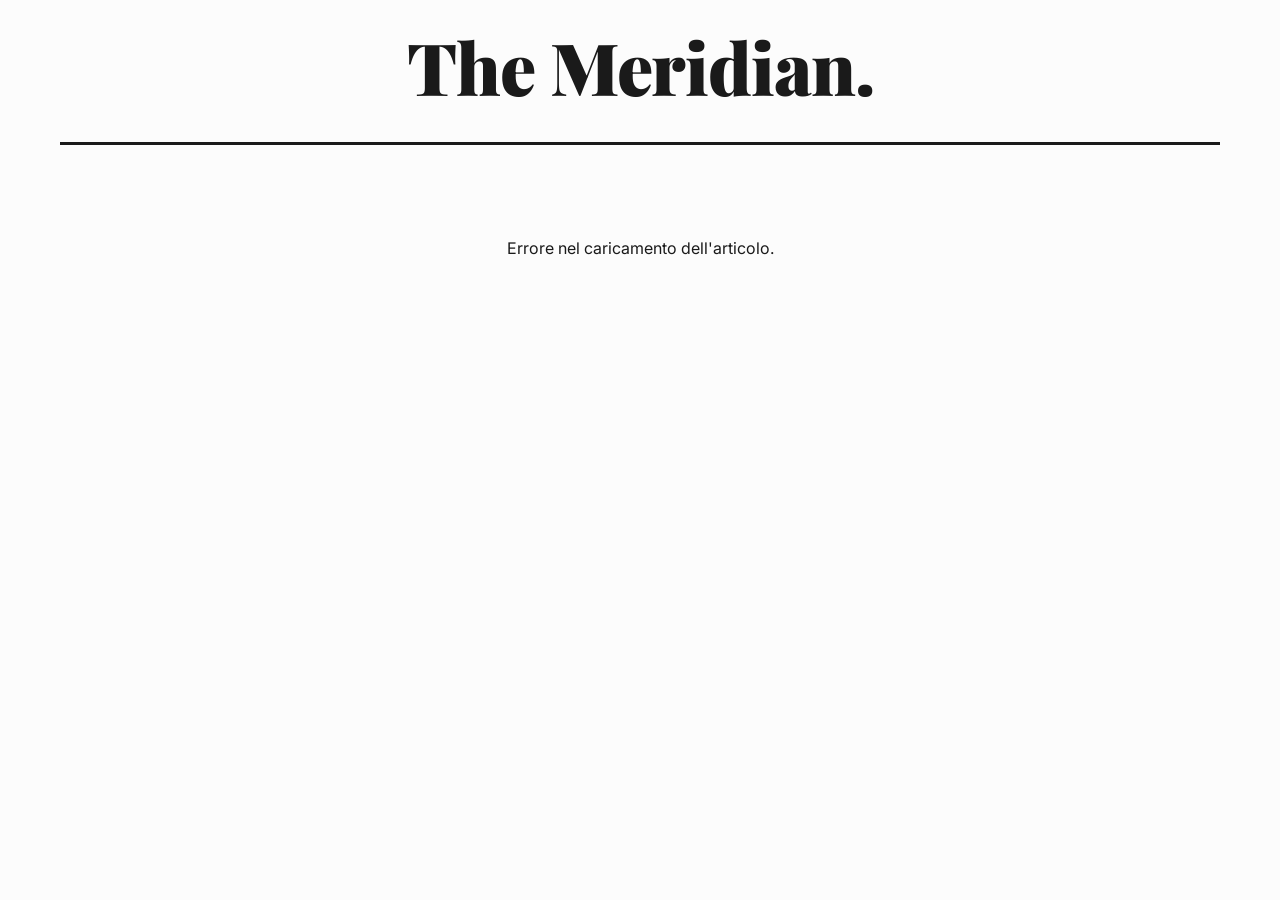
==== articles/genoa-riviera/index.html @ 3e6f619e "Create index.html" ====
<!DOCTYPE html>
<html lang="en">
<head>
    <meta charset="UTF-8">
    <meta name="viewport" content="width=device-width, initial-scale=1.0">
    <title>The Meridian | Article</title>
    <link rel="preconnect" href="https://fonts.googleapis.com">
    <link rel="preconnect" href="https://fonts.gstatic.com" crossorigin>
    <link href="https://fonts.googleapis.com/css2?family=Lora:ital,wght@0,400;0,600;1,400&family=Playfair+Display:ital,wght@0,400;0,700;0,900;1,400;1,700&family=Inter:wght@300;400;600&display=swap" rel="stylesheet">
    <!-- Punta al CSS nella cartella padre -->
    <link rel="stylesheet" href="../../styles.css"> 
</head>
<body>
    <div class="container">
        <header class="site-header">
            <div class="logo"><a href="../../index.html">The Meridian.</a></div>
        </header>

        <!-- Loader visivo mentre carica -->
        <div id="loader" style="text-align: center; padding: 50px; font-family: var(--font-sans);">Loading article...</div>

        <main id="article-content" style="display: none;">
            <header class="article-header">
                <span class="category" id="art-category"></span>
                <h1 class="headline" id="art-title"></h1>
                <p class="dek" id="art-dek"></p>
                <div class="byline">By <strong id="art-author"></strong> &middot; <span id="art-date"></span></div>
            </header>

            <figure class="hero">
                <img id="art-image" src="" alt="">
                <figcaption id="art-caption"></figcaption>
            </figure>

            <article class="article-body" id="art-body"></article>
        </main>
    </div>

    <script>
        // Funzione per trasformare un semplice testo simil-markdown in HTML
        function parseArticle(text) {
            // Dividi metadati dal corpo (separati da "---")
            const parts = text.split('\n---\n');
            const metaRaw = parts[0];
            const bodyRaw = parts[1];

            // 1. Estrai i Metadati
            const metaData = {};
            metaRaw.split('\n').forEach(line => {
                const sepIndex = line.indexOf(':');
                if (sepIndex > -1) {
                    const key = line.substring(0, sepIndex).trim();
                    const value = line.substring(sepIndex + 1).trim();
                    metaData[key] = value;
                }
            });

            // Popola l'intestazione
            document.title = metaData.TITLE + " | The Meridian";
            document.getElementById('art-category').innerHTML = metaData.CATEGORY;
            document.getElementById('art-title').innerText = metaData.TITLE;
            document.getElementById('art-dek').innerText = metaData.DEK;
            document.getElementById('art-author').innerText = metaData.AUTHOR;
            document.getElementById('art-date').innerText = metaData.DATE;
            document.getElementById('art-image').src = metaData.IMAGE;
            document.getElementById('art-caption').innerText = metaData.CAPTION;

            // 2. Estrai e formatta il corpo del testo
            const paragraphs = bodyRaw.trim().split('\n\n'); // Dividi in paragrafi
            let htmlBody = '';

            paragraphs.forEach(p => {
                let text = p.trim();
                // Regex per Grassetto (**testo**) e Corsivo (*testo*)
                text = text.replace(/\*\*(.*?)\*\*/g, '<strong>$1</strong>');
                text = text.replace(/\*(.*?)\*/g, '<em>$1</em>');
                
                // Crea Header se inizia per ##
                if (text.startsWith('## ')) {
                    htmlBody += `<h2>${text.replace('## ', '')}</h2>`;
                } else {
                    htmlBody += `<p>${text}</p>`;
                }
            });

            document.getElementById('art-body').innerHTML = htmlBody;

            // Mostra l'articolo
            document.getElementById('loader').style.display = 'none';
            document.getElementById('article-content').style.display = 'block';
        }

        // Carica il file txt
        fetch('article.txt')
            .then(response => {
                if(!response.ok) throw new Error("Articolo non trovato");
                return response.text();
            })
            .then(data => parseArticle(data))
            .catch(error => {
                document.getElementById('loader').innerText = "Errore nel caricamento dell'articolo.";
                console.error(error);
            });
    </script>
</body>
</html>
---- styles.css ----
/* styles.css */
:root {
    --bg-color: #fcfcfc;
    --text-main: #1a1a1a;
    --text-muted: #555555;
    --accent: #8b0000;
    --border-color: #dddddd;
    --font-branding: 'Playfair Display', serif;
    --font-headline: 'Playfair Display', serif;
    --font-body: 'Lora', serif;
    --font-sans: 'Inter', sans-serif;
}

* { box-sizing: border-box; margin: 0; padding: 0; }
body { background-color: var(--bg-color); color: var(--text-main); font-family: var(--font-body); line-height: 1.7; -webkit-font-smoothing: antialiased; }
a { color: inherit; text-decoration: none; transition: color 0.2s ease; }
.container { max-width: 1200px; margin: 0 auto; padding: 0 20px; }

/* Header & Footer */
.site-header { border-bottom: 3px solid var(--text-main); padding: 20px 0; margin-bottom: 40px; text-align: center; }
.header-top { display: flex; justify-content: space-between; font-family: var(--font-sans); font-size: 0.75rem; text-transform: uppercase; letter-spacing: 1px; color: var(--text-muted); margin-bottom: 20px; border-bottom: 1px solid var(--border-color); padding-bottom: 10px; }
.logo { font-family: var(--font-branding); font-size: 4.5rem; font-weight: 900; letter-spacing: -1px; line-height: 1; margin: 10px 0 20px; }
.logo a { text-decoration: none; color: inherit; }
.main-nav { display: flex; justify-content: center; gap: 30px; font-family: var(--font-sans); font-size: 0.85rem; font-weight: 600; text-transform: uppercase; letter-spacing: 0.5px; }
.main-nav a:hover { color: var(--accent); }
.site-footer { border-top: 4px solid var(--text-main); padding: 40px 0; margin-top: 80px; text-align: center; font-family: var(--font-sans); }
.footer-logo { font-family: var(--font-branding); font-size: 2rem; font-weight: 900; margin-bottom: 10px; }
.footer-copy { font-size: 0.8rem; color: var(--text-muted); }

/* Article Classes */
.article-header { max-width: 800px; margin: 0 auto 40px; text-align: center; }
.category { font-family: var(--font-sans); color: var(--accent); text-transform: uppercase; font-size: 0.8rem; font-weight: 600; letter-spacing: 1px; display: block; margin-bottom: 15px; }
.headline { font-family: var(--font-headline); font-size: 3.2rem; font-weight: 700; line-height: 1.1; margin-bottom: 20px; }
.dek { font-family: var(--font-sans); font-size: 1.25rem; font-weight: 300; color: var(--text-muted); line-height: 1.5; margin-bottom: 30px; }
.byline { font-family: var(--font-sans); font-size: 0.85rem; color: var(--text-muted); border-top: 1px solid var(--border-color); border-bottom: 1px solid var(--border-color); padding: 15px 0; display: inline-block; text-transform: uppercase; letter-spacing: 0.5px; }
.byline strong { color: var(--text-main); font-weight: 600; }
.hero { width: 100%; margin-bottom: 50px; }
.hero img { width: 100%; height: auto; display: block; object-fit: cover; max-height: 75vh; }
.hero figcaption { font-family: var(--font-sans); font-size: 0.8rem; color: var(--text-muted); margin-top: 10px; text-align: right; border-bottom: 1px solid var(--border-color); padding-bottom: 10px; }
.article-body { max-width: 680px; margin: 0 auto; font-size: 1.15rem; line-height: 1.8; color: #222; }
.article-body > p:first-of-type::first-letter { float: left; font-family: var(--font-headline); font-size: 5.5rem; line-height: 0.8; padding-top: 6px; padding-right: 10px; padding-left: 0; color: var(--text-main); font-weight: 900; }
.article-body p { margin-bottom: 25px; }
.article-body strong { font-weight: 600; color: #000; }
.article-body h2 { font-family: var(--font-headline); font-size: 2rem; font-weight: 700; margin: 50px 0 20px; line-height: 1.2; color: var(--text-main); }

/* Homepage Grid Classes */
.section-title { font-family: var(--font-sans); text-transform: uppercase; letter-spacing: 2px; text-align: center; margin-bottom: 40px; font-size: 0.9rem; color: var(--text-muted); }
.article-grid { display: grid; grid-template-columns: repeat(auto-fill, minmax(300px, 1fr)); gap: 40px; margin-bottom: 60px; }
.article-card { display: flex; flex-direction: column; cursor: pointer; }
.article-card img { width: 100%; height: 200px; object-fit: cover; margin-bottom: 15px; transition: opacity 0.3s; }
.article-card:hover img { opacity: 0.8; }
.article-card .card-cat { font-family: var(--font-sans); color: var(--accent); font-size: 0.7rem; text-transform: uppercase; font-weight: 600; margin-bottom: 8px; }
.article-card h3 { font-family: var(--font-headline); font-size: 1.4rem; margin-bottom: 10px; line-height: 1.2; }
.article-card p { font-size: 0.9rem; color: var(--text-muted); line-height: 1.5; font-family: var(--font-sans); }

@media (max-width: 768px) {
    .logo { font-size: 3.2rem; }
    .headline { font-size: 2.2rem; }
    .main-nav { flex-wrap: wrap; gap: 15px; }
    .article-body { font-size: 1.05rem; }
}
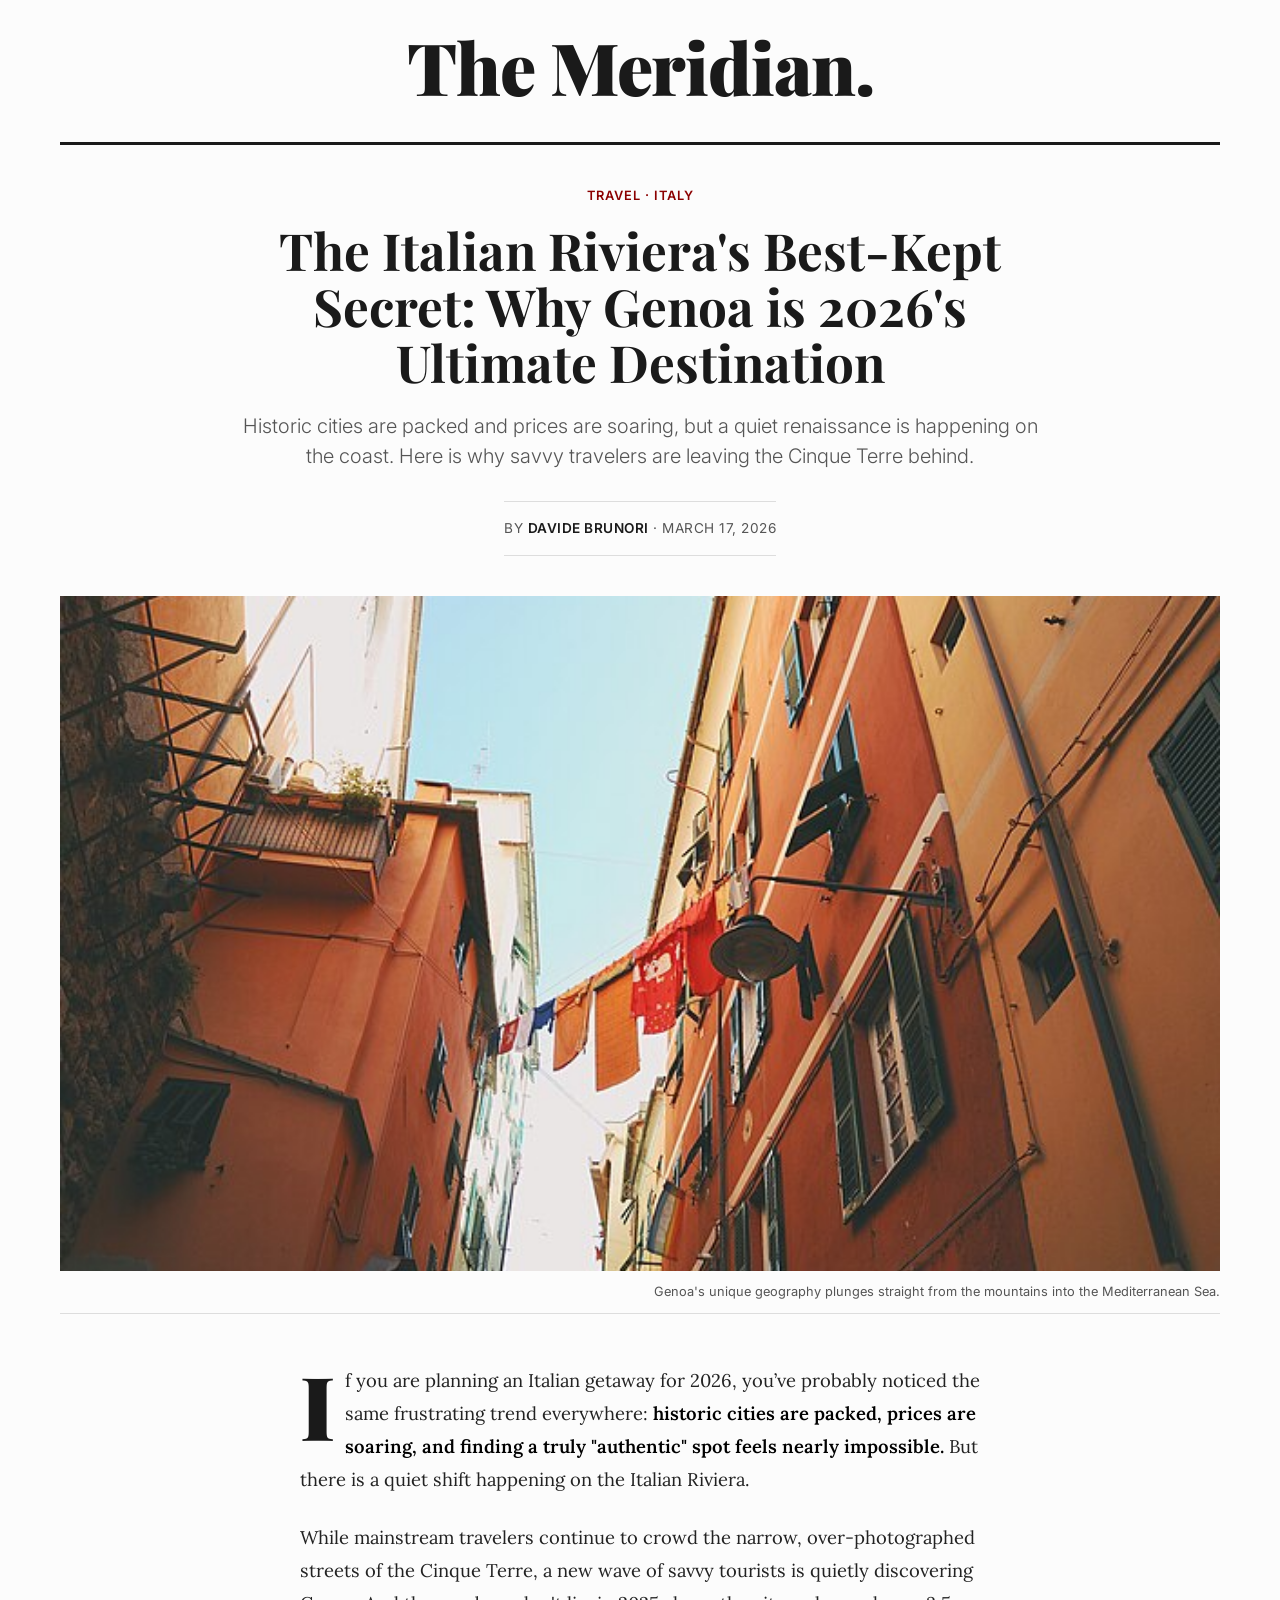
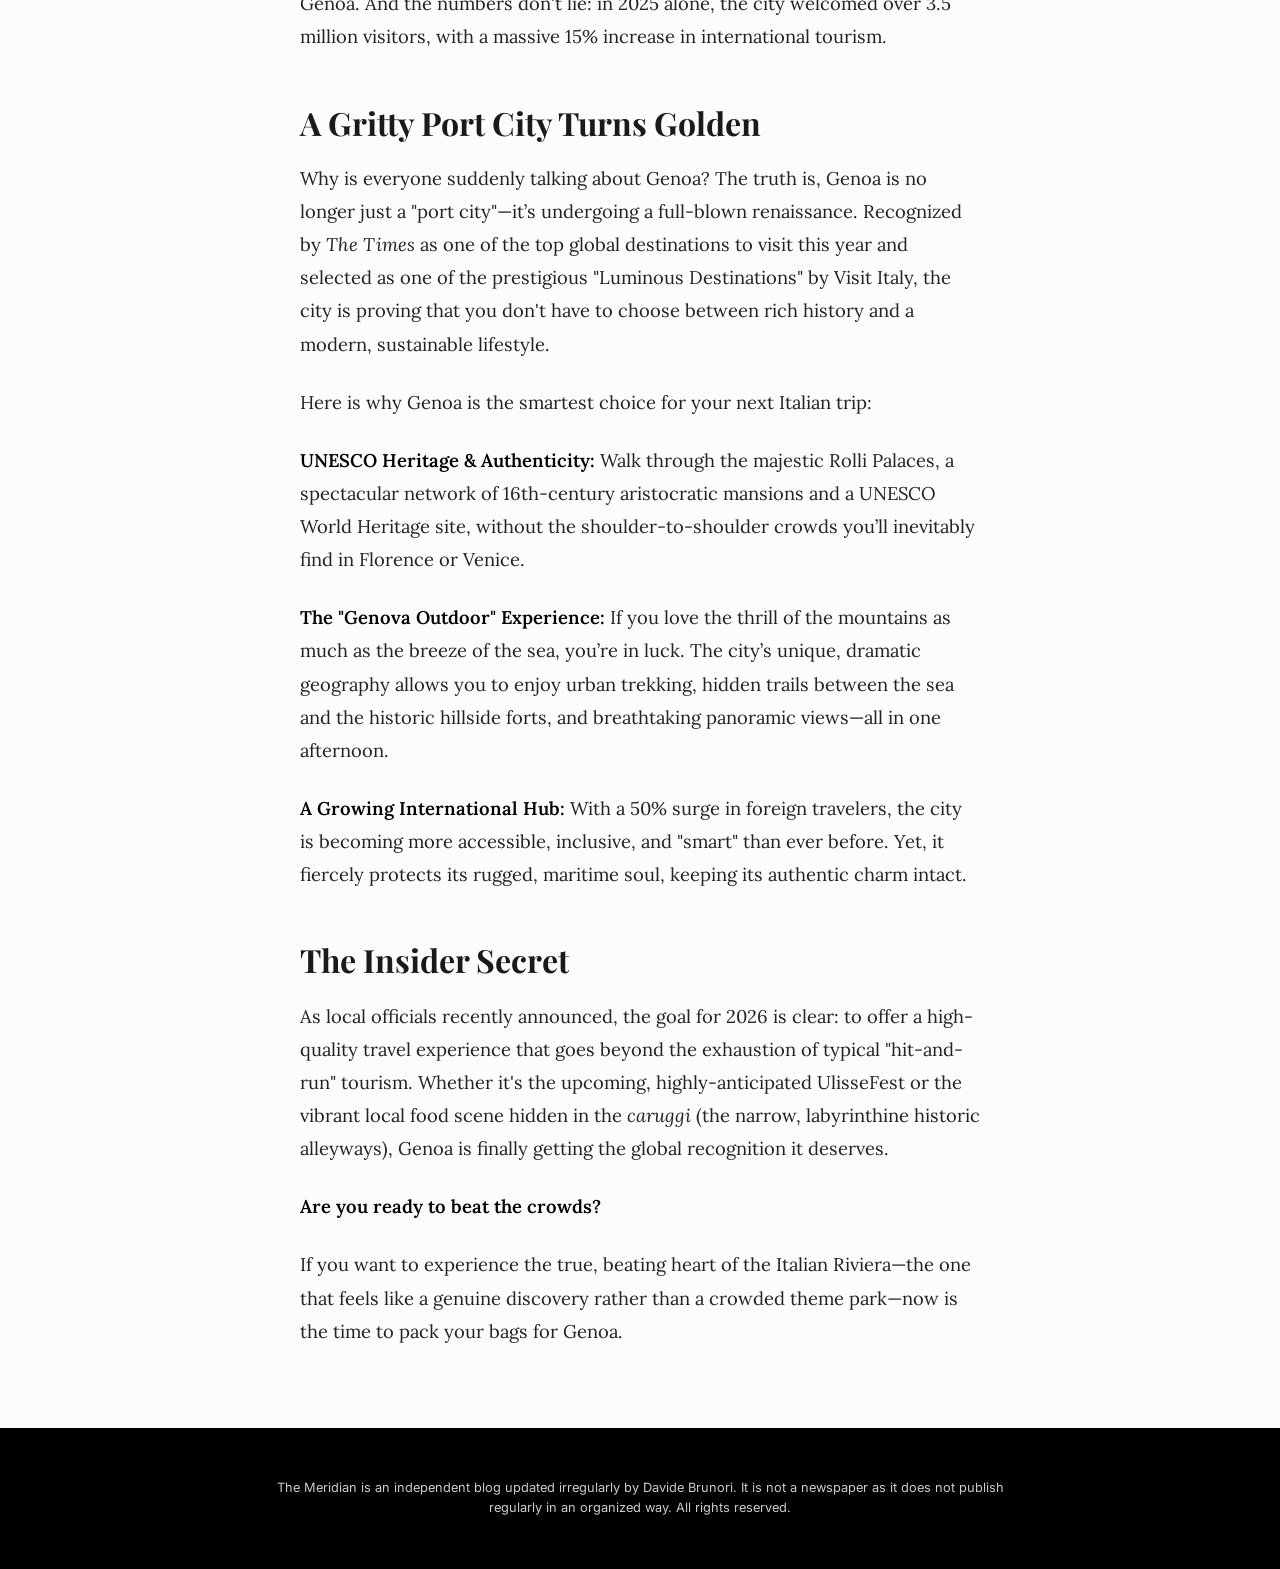
==== commit 92c155e8: "Update index.html" ====
--- a/articles/genoa-riviera/index.html
+++ b/articles/genoa-riviera/index.html
@@ -24,7 +24,8 @@
                 <span class="category" id="art-category"></span>
                 <h1 class="headline" id="art-title"></h1>
                 <p class="dek" id="art-dek"></p>
-                <div class="byline">By <strong id="art-author"></strong> &middot; <span id="art-date"></span></div>
+                <!-- Autore fisso -->
+                <div class="byline">By <strong>Davide Brunori</strong> &middot; <span id="art-date"></span></div>
             </header>
 
             <figure class="hero">
@@ -36,15 +37,19 @@
         </main>
     </div>
 
+    <!-- Footer informativo -->
+    <div style="background-color: #000; color: #fff; padding: 50px 20px; margin-top: 80px; text-align: center;">
+        <div class="container" style="max-width: 800px; font-family: var(--font-sans); font-size: 0.8rem; line-height: 1.6; opacity: 0.8;">
+            <p>The Meridian is an independent blog updated irregularly by Davide Brunori. It is not a newspaper as it does not publish regularly in an organized way. All rights reserved.</p>
+        </div>
+    </div>
+
     <script>
-        // Funzione per trasformare un semplice testo simil-markdown in HTML
         function parseArticle(text) {
-            // Dividi metadati dal corpo (separati da "---")
             const parts = text.split('\n---\n');
             const metaRaw = parts[0];
             const bodyRaw = parts[1];
 
-            // 1. Estrai i Metadati
             const metaData = {};
             metaRaw.split('\n').forEach(line => {
                 const sepIndex = line.indexOf(':');
@@ -55,27 +60,24 @@
                 }
             });
 
-            // Popola l'intestazione
+            // Popola l'intestazione (senza più l'autore nel file txt)
             document.title = metaData.TITLE + " | The Meridian";
             document.getElementById('art-category').innerHTML = metaData.CATEGORY;
             document.getElementById('art-title').innerText = metaData.TITLE;
             document.getElementById('art-dek').innerText = metaData.DEK;
-            document.getElementById('art-author').innerText = metaData.AUTHOR;
             document.getElementById('art-date').innerText = metaData.DATE;
             document.getElementById('art-image').src = metaData.IMAGE;
             document.getElementById('art-caption').innerText = metaData.CAPTION;
 
-            // 2. Estrai e formatta il corpo del testo
-            const paragraphs = bodyRaw.trim().split('\n\n'); // Dividi in paragrafi
+            // Formatta il corpo del testo
+            const paragraphs = bodyRaw.trim().split('\n\n');
             let htmlBody = '';
 
             paragraphs.forEach(p => {
                 let text = p.trim();
-                // Regex per Grassetto (**testo**) e Corsivo (*testo*)
                 text = text.replace(/\*\*(.*?)\*\*/g, '<strong>$1</strong>');
                 text = text.replace(/\*(.*?)\*/g, '<em>$1</em>');
                 
-                // Crea Header se inizia per ##
                 if (text.startsWith('## ')) {
                     htmlBody += `<h2>${text.replace('## ', '')}</h2>`;
                 } else {
@@ -84,22 +86,15 @@
             });
 
             document.getElementById('art-body').innerHTML = htmlBody;
-
-            // Mostra l'articolo
             document.getElementById('loader').style.display = 'none';
             document.getElementById('article-content').style.display = 'block';
         }
 
-        // Carica il file txt
         fetch('article.txt')
-            .then(response => {
-                if(!response.ok) throw new Error("Articolo non trovato");
-                return response.text();
-            })
+            .then(response => response.text())
             .then(data => parseArticle(data))
             .catch(error => {
                 document.getElementById('loader').innerText = "Errore nel caricamento dell'articolo.";
-                console.error(error);
             });
     </script>
 </body>
